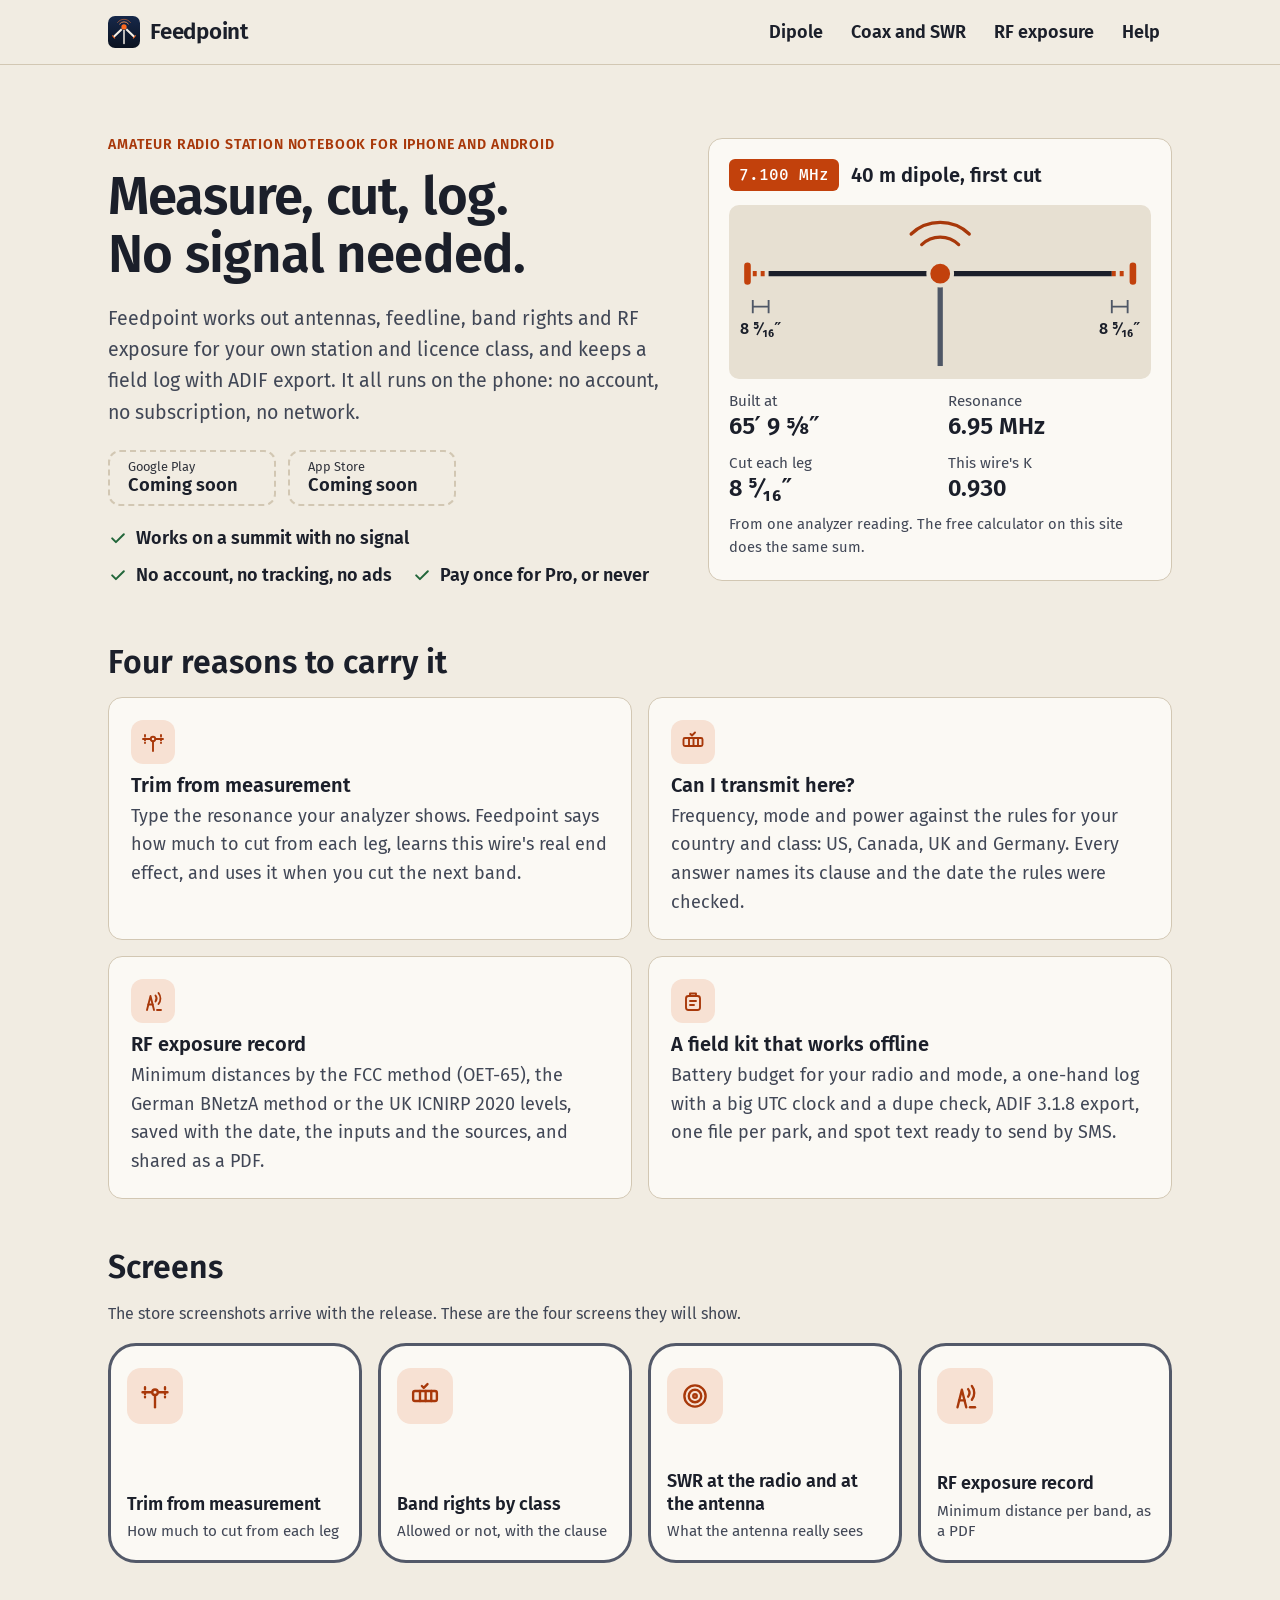
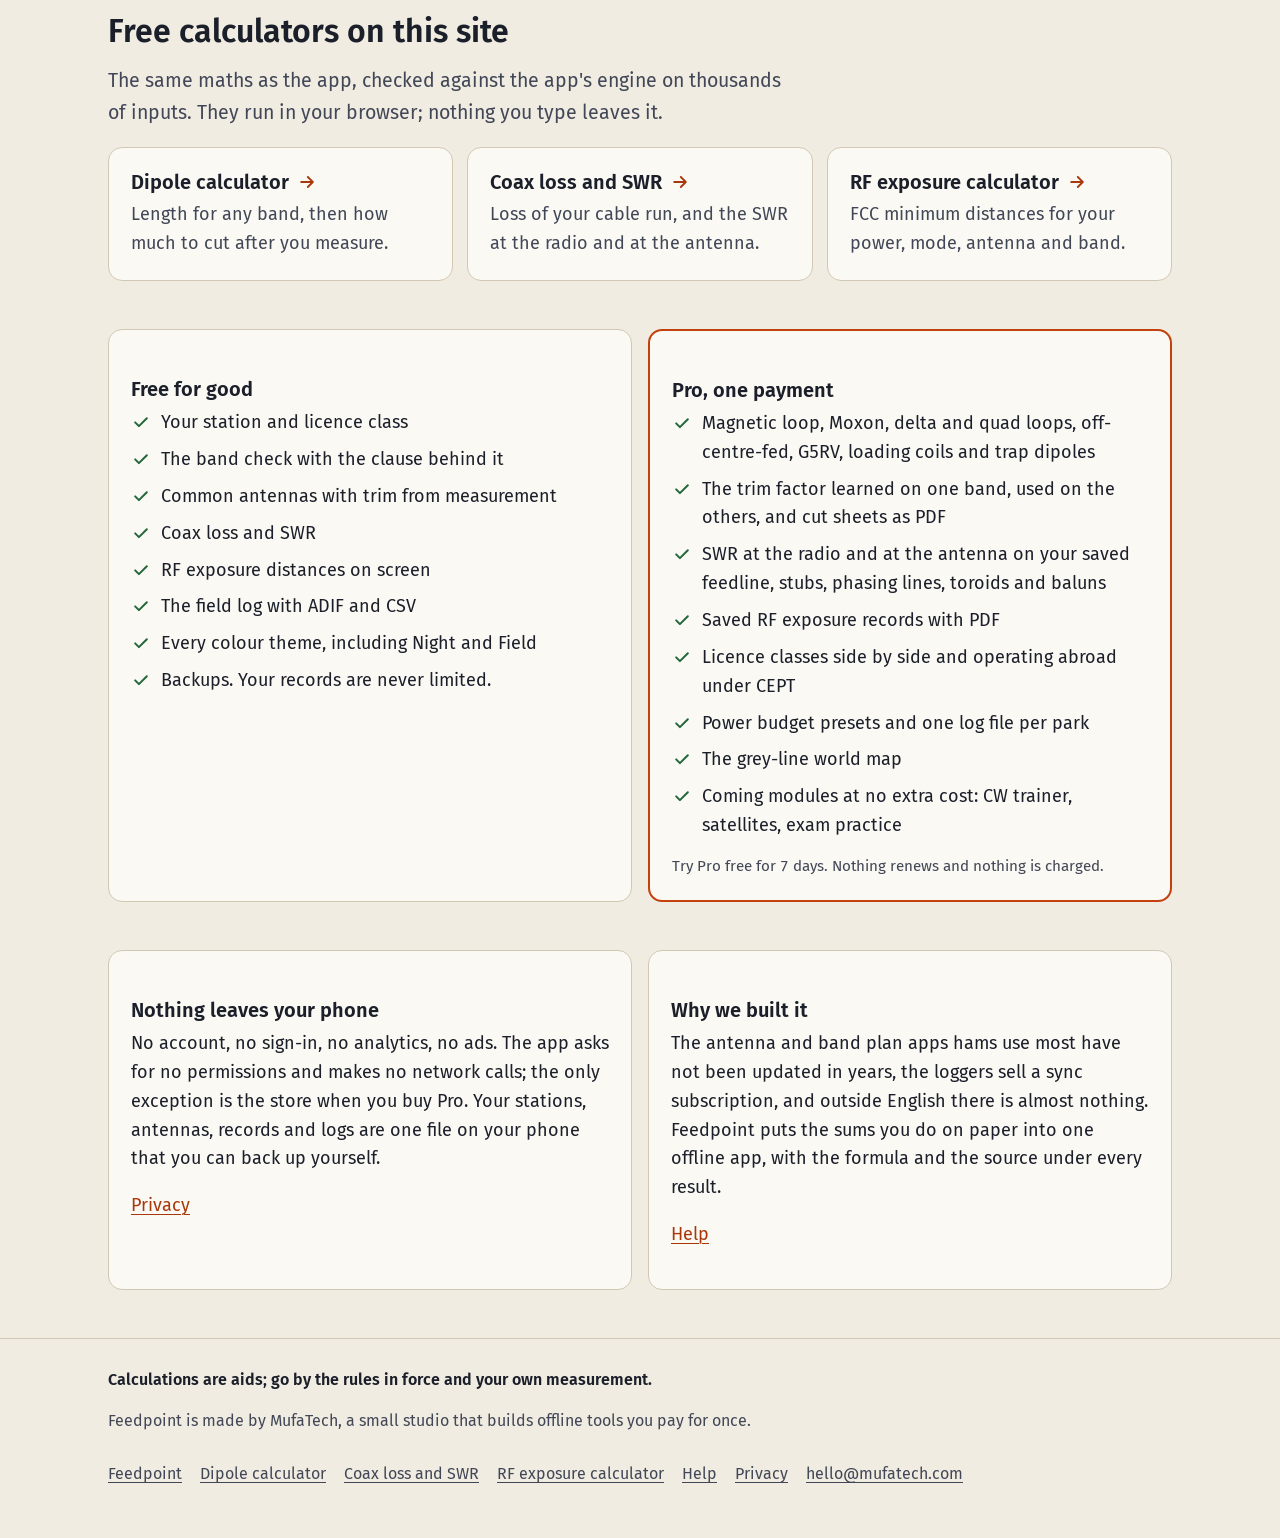
==== index.html @ 1a8c1820 "First site" ====
<!doctype html>
<html lang="en">
<head>
<meta charset="utf-8">
<meta name="viewport" content="width=device-width,initial-scale=1">
<meta http-equiv="Content-Security-Policy" content="default-src 'none'; script-src 'self'; style-src 'self'; img-src 'self'; font-src 'self'; connect-src 'none'; form-action 'none'; base-uri 'none'">
<meta name="referrer" content="no-referrer">
<title>Feedpoint: antenna, SWR and band plan app for hams</title>
<meta name="description" content="Dipole lengths with trim from measurement, coax loss and SWR, band rights for your licence class, RF exposure records and a field log. Offline.">
<meta name="color-scheme" content="light dark">
<meta name="theme-color" content="#F1ECE2" media="(prefers-color-scheme: light)">
<meta name="theme-color" content="#0B1220" media="(prefers-color-scheme: dark)">
<link rel="canonical" href="https://mufa-tech.github.io/feedpoint/">
<link rel="alternate" hreflang="en" href="https://mufa-tech.github.io/feedpoint/">
<link rel="alternate" hreflang="x-default" href="https://mufa-tech.github.io/feedpoint/">
<link rel="icon" href="./assets/icon.svg" type="image/svg+xml">
<link rel="icon" href="./assets/icon-32.png" sizes="32x32" type="image/png">
<link rel="apple-touch-icon" href="./assets/icon-180.png">
<link rel="preload" href="./assets/fonts/FiraSans-Regular.woff" as="font" type="font/woff" crossorigin>
<meta property="og:type" content="website">
<meta property="og:site_name" content="Feedpoint">
<meta property="og:title" content="Feedpoint: antenna, SWR and band plan app for hams">
<meta property="og:description" content="Dipole lengths with trim from measurement, coax loss and SWR, band rights for your licence class, RF exposure records and a field log. Offline.">
<meta property="og:url" content="https://mufa-tech.github.io/feedpoint/">
<meta property="og:image" content="https://mufa-tech.github.io/feedpoint/assets/og.png">
<meta property="og:image:width" content="1200">
<meta property="og:image:height" content="630">
<meta property="og:locale" content="en_US">

<meta name="twitter:card" content="summary_large_image">
<link rel="stylesheet" href="./assets/site.css">
</head>
<body>
<a class="skip" href="#main">Skip to content</a>
<header class="top"><div class="wrap">
<a class="brand" href="./"><img src="./assets/icon.svg" alt="" width="32" height="32">Feedpoint</a>
<nav class="main" aria-label="Main menu"><a href="./dipole-calculator/">Dipole</a><a href="./coax-loss-calculator/">Coax and SWR</a><a href="./rf-exposure-calculator/">RF exposure</a><a href="./support/">Help</a></nav>

</div></header>
<main id="main" tabindex="-1">
<div class="wrap">
<section class="hero" aria-labelledby="h1">
<div>
<p class="eyebrow">Amateur radio station notebook for iPhone and Android</p>
<h1 id="h1">Measure, cut, log. No signal needed.</h1>
<p class="lead">Feedpoint works out antennas, feedline, band rights and RF exposure for your own station and licence class, and keeps a field log with ADIF export. It all runs on the phone: no account, no subscription, no network.</p>
<div class="stores"><span class="store soon"><small>Google Play</small><b>Coming soon</b></span><span class="store soon"><small>App Store</small><b>Coming soon</b></span></div>
<ul class="promise"><li><svg viewBox="0 0 24 24" aria-hidden="true" fill="none" stroke="currentColor" stroke-width="2.4" stroke-linecap="round" stroke-linejoin="round"><path d="m5 12.5 4.5 4.5L19 7.5"/></svg>Works on a summit with no signal</li><li><svg viewBox="0 0 24 24" aria-hidden="true" fill="none" stroke="currentColor" stroke-width="2.4" stroke-linecap="round" stroke-linejoin="round"><path d="m5 12.5 4.5 4.5L19 7.5"/></svg>No account, no tracking, no ads</li><li><svg viewBox="0 0 24 24" aria-hidden="true" fill="none" stroke="currentColor" stroke-width="2.4" stroke-linecap="round" stroke-linejoin="round"><path d="m5 12.5 4.5 4.5L19 7.5"/></svg>Pay once for Pro, or never</li></ul>
</div>
<figure class="card specimen" aria-label="A trim card as the app shows it">
<div class="sp-head"><span class="sp-tag">7.100 MHz</span><span class="sp-name">40 m dipole, first cut</span></div>
<svg class="sp-draw" viewBox="0 0 320 132" role="img" aria-label="A dipole with the length to cut from each leg marked at both ends">
<path class="sp-wave" d="M146 30a20 20 0 0 1 28 0M138 22a32 32 0 0 1 44 0"/>
<path class="sp-wire" d="M30 52H151M169 52H290"/>
<path class="sp-cut" d="M18 52H30M290 52H302"/>
<path class="sp-ins" d="M14 46v12M306 46v12"/>
<path class="sp-coax" d="M160 60v62"/>
<circle class="sp-feed" cx="160" cy="52" r="9"/>
<path class="sp-dim" d="M18 72v10M30 72v10M18 77h12M290 72v10M302 72v10M290 77h12"/>
<text x="24" y="98" text-anchor="middle">8 ⁵⁄₁₆″</text><text x="296" y="98" text-anchor="middle">8 ⁵⁄₁₆″</text>
</svg>
<dl class="sp-nums">
<div><dt>Built at</dt><dd>65′ 9 ⅝″</dd></div>
<div><dt>Resonance</dt><dd>6.95 MHz</dd></div>
<div><dt>Cut each leg</dt><dd>8 ⁵⁄₁₆″</dd></div>
<div><dt>This wire's K</dt><dd>0.930</dd></div>
</dl>
<figcaption>From one analyzer reading. The free calculator on this site does the same sum.</figcaption>
</figure>
</section>
<h2 class="gap-top">Four reasons to carry it</h2>
<div class="features"><div class="card feature"><span class="ficon"><svg viewBox="0 0 24 24" aria-hidden="true" fill="none" stroke="currentColor" stroke-width="1.9" stroke-linecap="round" stroke-linejoin="round"><path d="M2 9h7m6 0h7"/><circle cx="12" cy="9" r="2.2"/><path d="M12 11.2V21"/><path d="M4 5v8M20 5v8" stroke-dasharray="1.6 2.2"/></svg></span><h3>Trim from measurement</h3><p>Type the resonance your analyzer shows. Feedpoint says how much to cut from each leg, learns this wire's real end effect, and uses it when you cut the next band.</p></div>
<div class="card feature"><span class="ficon"><svg viewBox="0 0 24 24" aria-hidden="true" fill="none" stroke="currentColor" stroke-width="1.9" stroke-linecap="round" stroke-linejoin="round"><rect x="2.5" y="8" width="19" height="8" rx="1.5"/><path d="M8 8v8M12.5 8v8M17 8v8"/><path d="m9.5 4 1.5 1.5L14 2.5"/></svg></span><h3>Can I transmit here?</h3><p>Frequency, mode and power against the rules for your country and class: US, Canada, UK and Germany. Every answer names its clause and the date the rules were checked.</p></div>
<div class="card feature"><span class="ficon"><svg viewBox="0 0 24 24" aria-hidden="true" fill="none" stroke="currentColor" stroke-width="1.9" stroke-linecap="round" stroke-linejoin="round"><path d="M6 21 9.5 7h0L13 21"/><path d="M7.3 15.5h4.4"/><path d="M14.5 6.5a5 5 0 0 1 0 6M17.5 4a9 9 0 0 1 0 11"/><path d="M20 21h-4"/></svg></span><h3>RF exposure record</h3><p>Minimum distances by the FCC method (OET-65), the German BNetzA method or the UK ICNIRP 2020 levels, saved with the date, the inputs and the sources, and shared as a PDF.</p></div>
<div class="card feature"><span class="ficon"><svg viewBox="0 0 24 24" aria-hidden="true" fill="none" stroke="currentColor" stroke-width="1.9" stroke-linecap="round" stroke-linejoin="round"><rect x="5" y="7" width="14" height="14" rx="2.5"/><path d="M9 7V4.5h6V7M9 12h6M9 16h4"/></svg></span><h3>A field kit that works offline</h3><p>Battery budget for your radio and mode, a one-hand log with a big UTC clock and a dupe check, ADIF 3.1.8 export, one file per park, and spot text ready to send by SMS.</p></div></div>
<section class="gap-top" aria-labelledby="screens-h">
<h2 id="screens-h">Screens</h2>
<p class="note">The store screenshots arrive with the release. These are the four screens they will show.</p>
<ul class="screens"><li class="phone"><span class="phone-icon"><svg viewBox="0 0 24 24" aria-hidden="true" fill="none" stroke="currentColor" stroke-width="1.9" stroke-linecap="round" stroke-linejoin="round"><path d="M2 9h7m6 0h7"/><circle cx="12" cy="9" r="2.2"/><path d="M12 11.2V21"/><path d="M4 5v8M20 5v8" stroke-dasharray="1.6 2.2"/></svg></span><b>Trim from measurement</b><span>How much to cut from each leg</span></li><li class="phone"><span class="phone-icon"><svg viewBox="0 0 24 24" aria-hidden="true" fill="none" stroke="currentColor" stroke-width="1.9" stroke-linecap="round" stroke-linejoin="round"><rect x="2.5" y="8" width="19" height="8" rx="1.5"/><path d="M8 8v8M12.5 8v8M17 8v8"/><path d="m9.5 4 1.5 1.5L14 2.5"/></svg></span><b>Band rights by class</b><span>Allowed or not, with the clause</span></li><li class="phone"><span class="phone-icon"><svg viewBox="0 0 24 24" aria-hidden="true" fill="none" stroke="currentColor" stroke-width="1.9" stroke-linecap="round" stroke-linejoin="round"><circle cx="12" cy="12" r="8.5"/><circle cx="12" cy="12" r="5"/><circle cx="12" cy="12" r="1.4"/></svg></span><b>SWR at the radio and at the antenna</b><span>What the antenna really sees</span></li><li class="phone"><span class="phone-icon"><svg viewBox="0 0 24 24" aria-hidden="true" fill="none" stroke="currentColor" stroke-width="1.9" stroke-linecap="round" stroke-linejoin="round"><path d="M6 21 9.5 7h0L13 21"/><path d="M7.3 15.5h4.4"/><path d="M14.5 6.5a5 5 0 0 1 0 6M17.5 4a9 9 0 0 1 0 11"/><path d="M20 21h-4"/></svg></span><b>RF exposure record</b><span>Minimum distance per band, as a PDF</span></li></ul>
</section>
<section class="gap-top" aria-labelledby="tools-h">
<h2 id="tools-h">Free calculators on this site</h2>
<p class="lead narrow">The same maths as the app, checked against the app's engine on thousands of inputs. They run in your browser; nothing you type leaves it.</p>
<ul class="calc-cards"><li><a class="card calc-card" href="./dipole-calculator/"><span class="cc-h">Dipole calculator<svg viewBox="0 0 24 24" aria-hidden="true" fill="none" stroke="currentColor" stroke-width="2.2" stroke-linecap="round" stroke-linejoin="round"><path d="M5 12h14m-6-6 6 6-6 6"/></svg></span><span class="cc-p">Length for any band, then how much to cut after you measure.</span></a></li><li><a class="card calc-card" href="./coax-loss-calculator/"><span class="cc-h">Coax loss and SWR<svg viewBox="0 0 24 24" aria-hidden="true" fill="none" stroke="currentColor" stroke-width="2.2" stroke-linecap="round" stroke-linejoin="round"><path d="M5 12h14m-6-6 6 6-6 6"/></svg></span><span class="cc-p">Loss of your cable run, and the SWR at the radio and at the antenna.</span></a></li><li><a class="card calc-card" href="./rf-exposure-calculator/"><span class="cc-h">RF exposure calculator<svg viewBox="0 0 24 24" aria-hidden="true" fill="none" stroke="currentColor" stroke-width="2.2" stroke-linecap="round" stroke-linejoin="round"><path d="M5 12h14m-6-6 6 6-6 6"/></svg></span><span class="cc-p">FCC minimum distances for your power, mode, antenna and band.</span></a></li></ul>
</section>
<div class="tiers gap-top">
<section class="card" aria-labelledby="free-h"><h2 id="free-h" class="h3">Free for good</h2><ul class="ticks"><li><svg viewBox="0 0 24 24" aria-hidden="true" fill="none" stroke="currentColor" stroke-width="2.4" stroke-linecap="round" stroke-linejoin="round"><path d="m5 12.5 4.5 4.5L19 7.5"/></svg>Your station and licence class</li><li><svg viewBox="0 0 24 24" aria-hidden="true" fill="none" stroke="currentColor" stroke-width="2.4" stroke-linecap="round" stroke-linejoin="round"><path d="m5 12.5 4.5 4.5L19 7.5"/></svg>The band check with the clause behind it</li><li><svg viewBox="0 0 24 24" aria-hidden="true" fill="none" stroke="currentColor" stroke-width="2.4" stroke-linecap="round" stroke-linejoin="round"><path d="m5 12.5 4.5 4.5L19 7.5"/></svg>Common antennas with trim from measurement</li><li><svg viewBox="0 0 24 24" aria-hidden="true" fill="none" stroke="currentColor" stroke-width="2.4" stroke-linecap="round" stroke-linejoin="round"><path d="m5 12.5 4.5 4.5L19 7.5"/></svg>Coax loss and SWR</li><li><svg viewBox="0 0 24 24" aria-hidden="true" fill="none" stroke="currentColor" stroke-width="2.4" stroke-linecap="round" stroke-linejoin="round"><path d="m5 12.5 4.5 4.5L19 7.5"/></svg>RF exposure distances on screen</li><li><svg viewBox="0 0 24 24" aria-hidden="true" fill="none" stroke="currentColor" stroke-width="2.4" stroke-linecap="round" stroke-linejoin="round"><path d="m5 12.5 4.5 4.5L19 7.5"/></svg>The field log with ADIF and CSV</li><li><svg viewBox="0 0 24 24" aria-hidden="true" fill="none" stroke="currentColor" stroke-width="2.4" stroke-linecap="round" stroke-linejoin="round"><path d="m5 12.5 4.5 4.5L19 7.5"/></svg>Every colour theme, including Night and Field</li><li><svg viewBox="0 0 24 24" aria-hidden="true" fill="none" stroke="currentColor" stroke-width="2.4" stroke-linecap="round" stroke-linejoin="round"><path d="m5 12.5 4.5 4.5L19 7.5"/></svg>Backups. Your records are never limited.</li></ul></section>
<section class="card pro" aria-labelledby="pro-h"><h2 id="pro-h" class="h3">Pro, one payment</h2><ul class="ticks"><li><svg viewBox="0 0 24 24" aria-hidden="true" fill="none" stroke="currentColor" stroke-width="2.4" stroke-linecap="round" stroke-linejoin="round"><path d="m5 12.5 4.5 4.5L19 7.5"/></svg>Magnetic loop, Moxon, delta and quad loops, off-centre-fed, G5RV, loading coils and trap dipoles</li><li><svg viewBox="0 0 24 24" aria-hidden="true" fill="none" stroke="currentColor" stroke-width="2.4" stroke-linecap="round" stroke-linejoin="round"><path d="m5 12.5 4.5 4.5L19 7.5"/></svg>The trim factor learned on one band, used on the others, and cut sheets as PDF</li><li><svg viewBox="0 0 24 24" aria-hidden="true" fill="none" stroke="currentColor" stroke-width="2.4" stroke-linecap="round" stroke-linejoin="round"><path d="m5 12.5 4.5 4.5L19 7.5"/></svg>SWR at the radio and at the antenna on your saved feedline, stubs, phasing lines, toroids and baluns</li><li><svg viewBox="0 0 24 24" aria-hidden="true" fill="none" stroke="currentColor" stroke-width="2.4" stroke-linecap="round" stroke-linejoin="round"><path d="m5 12.5 4.5 4.5L19 7.5"/></svg>Saved RF exposure records with PDF</li><li><svg viewBox="0 0 24 24" aria-hidden="true" fill="none" stroke="currentColor" stroke-width="2.4" stroke-linecap="round" stroke-linejoin="round"><path d="m5 12.5 4.5 4.5L19 7.5"/></svg>Licence classes side by side and operating abroad under CEPT</li><li><svg viewBox="0 0 24 24" aria-hidden="true" fill="none" stroke="currentColor" stroke-width="2.4" stroke-linecap="round" stroke-linejoin="round"><path d="m5 12.5 4.5 4.5L19 7.5"/></svg>Power budget presets and one log file per park</li><li><svg viewBox="0 0 24 24" aria-hidden="true" fill="none" stroke="currentColor" stroke-width="2.4" stroke-linecap="round" stroke-linejoin="round"><path d="m5 12.5 4.5 4.5L19 7.5"/></svg>The grey-line world map</li><li><svg viewBox="0 0 24 24" aria-hidden="true" fill="none" stroke="currentColor" stroke-width="2.4" stroke-linecap="round" stroke-linejoin="round"><path d="m5 12.5 4.5 4.5L19 7.5"/></svg>Coming modules at no extra cost: CW trainer, satellites, exam practice</li></ul><p class="small pro-note">Try Pro free for 7 days. Nothing renews and nothing is charged.</p></section>
</div>
<div class="split gap-top">
<section class="card" aria-labelledby="priv-h"><h2 id="priv-h" class="h3">Nothing leaves your phone</h2><p>No account, no sign-in, no analytics, no ads. The app asks for no permissions and makes no network calls; the only exception is the store when you buy Pro. Your stations, antennas, records and logs are one file on your phone that you can back up yourself.</p><p><a href="./privacy/">Privacy</a></p></section>
<section class="card" aria-labelledby="about-h"><h2 id="about-h" class="h3">Why we built it</h2><p>The antenna and band plan apps hams use most have not been updated in years, the loggers sell a sync subscription, and outside English there is almost nothing. Feedpoint puts the sums you do on paper into one offline app, with the formula and the source under every result.</p><p><a href="./support/">Help</a></p></section>
</div>
</div>

</main>
<footer><div class="wrap">
<p class="disclaimer">Calculations are aids; go by the rules in force and your own measurement.</p>
<p>Feedpoint is made by MufaTech, a small studio that builds offline tools you pay for once.</p>
<nav aria-label="Site"><a href="./">Feedpoint</a><a href="./dipole-calculator/">Dipole calculator</a><a href="./coax-loss-calculator/">Coax loss and SWR</a><a href="./rf-exposure-calculator/">RF exposure calculator</a><a href="./support/">Help</a><a href="./privacy/">Privacy</a><a href="mailto:hello@mufatech.com">hello@mufatech.com</a></nav>
</div></footer>

</body>
</html>
---- assets/site.css ----
/* Feedpoint site. Tokens from packages/design_system/lib/src/palette.dart: "QSL" by day (the card
   stock of a QSL card, ink, tower orange as the one accent, like the rubber stamp), "Waterfall" in
   dark mode (the deep navy of a night waterfall display, a softened orange that does not glare),
   "Field" for more contrast in light mode and "Contrast" in dark mode (every text pair ≥ 7:1). Fira
   Sans and Fira Mono (SIL OFL 1.1) as in the app, subset and self-hosted (tools/site/fonts.sh; the
   licence is beside them). No external requests. Status is never colour alone: icon + word + colour.
   Touch targets ≥ 48 px. Layout from Notchline tools/site/static/site.css (studio §12). */

@font-face { font-family: "Fira Sans"; src: url(fonts/FiraSans-Regular.woff) format("woff"); font-weight: 400; font-display: swap; }
@font-face { font-family: "Fira Sans"; src: url(fonts/FiraSans-SemiBold.woff) format("woff"); font-weight: 600 700; font-display: swap; }
@font-face { font-family: "Fira Mono"; src: url(fonts/FiraMono-Medium.woff) format("woff"); font-weight: 400 600; font-display: swap; }

:root{
  --bg:#F1ECE2;
  --surface:#FBF9F4;
  --surface2:#E7E0D2;
  --line:#D2C7B3;
  --text:#1B1F2A;
  --text2:#414756;
  --text3:#535969;
  --accent:#A8380A;
  --fill:#C2410C;
  --on-fill:#FFFFFF;
  --fill-soft:#F7E1D3;
  --wire:#1B1F2A;
  --dim:#4F5766;
  --ok:#22663A;
  --ok-soft:#DAEADC;
  --warn:#8A4F00;
  --warn-soft:#F4E4C9;
  --out:#AD2129;
  --out-soft:#F5DAD7;
  --info:#2E5479;
  --info-soft:#DCE5EE;
  --slate:#1E2430;
  --chalk:#F5F3EE;
  --line-w:1px;
  --radius:14px;
  --sans:"Fira Sans", system-ui, -apple-system, "Segoe UI", Roboto, sans-serif;
  --mono:"Fira Mono", ui-monospace, "SF Mono", Menlo, Consolas, monospace;
}
@media (prefers-color-scheme:dark){
  :root{
    --bg:#0B1220;
    --surface:#121B2D;
    --surface2:#1A2438;
    --line:#2B3751;
    --text:#E9EDF5;
    --text2:#BAC3D4;
    --text3:#9AA5BA;
    --accent:#FFA06C;
    --fill:#FF8C4F;
    --on-fill:#1C0B02;
    --fill-soft:#33221C;
    --wire:#E9EDF5;
    --dim:#A9B4C8;
    --ok:#82D49D;
    --ok-soft:#16291F;
    --warn:#F2B660;
    --warn-soft:#332814;
    --out:#F68E8E;
    --out-soft:#3A1D22;
    --info:#A0BBDC;
    --info-soft:#1B2840;
    --slate:#24314C;
    --chalk:#F2F4F8;
  }
}
@media (prefers-contrast:more){
  :root{
    --bg:#FFFFFF;
    --surface:#FFFFFF;
    --surface2:#F0F0F0;
    --line:#000000;
    --text:#000000;
    --text2:#111111;
    --text3:#1F1F1F;
    --accent:#8A2A00;
    --fill:#8A2A00;
    --on-fill:#FFFFFF;
    --fill-soft:#F8E6DC;
    --wire:#000000;
    --dim:#1F1F1F;
    --ok:#0F4D1E;
    --ok-soft:#E3F0E3;
    --warn:#5A3100;
    --warn-soft:#FAEDDA;
    --out:#7A0A12;
    --out-soft:#FAE4E4;
    --info:#10304F;
    --info-soft:#E5ECF2;
    --slate:#000000;
    --chalk:#FFFFFF;
    --line-w:2px;
  }
}
@media (prefers-contrast:more) and (prefers-color-scheme:dark){
  :root{
    --bg:#000000;
    --surface:#000000;
    --surface2:#151515;
    --line:#FFFFFF;
    --text:#FFFFFF;
    --text2:#F2F2F2;
    --text3:#E3E3E3;
    --accent:#FF9A52;
    --fill:#FF9A52;
    --on-fill:#000000;
    --fill-soft:#2E1E10;
    --wire:#FFFFFF;
    --dim:#E3E3E3;
    --ok:#9EF0B4;
    --ok-soft:#0E2615;
    --warn:#FFDA6B;
    --warn-soft:#2B2108;
    --out:#FFA8A8;
    --out-soft:#2E0E0E;
    --info:#BFD8FF;
    --info-soft:#0F1A2E;
    --slate:#1C1C1C;
    --chalk:#FFFFFF;
    --line-w:2px;
  }
}

*,*::before,*::after{box-sizing:border-box}
[hidden]{display:none!important}
html{-webkit-text-size-adjust:100%;text-size-adjust:100%}
body{margin:0;background:var(--bg);color:var(--text);overflow-wrap:break-word;font:400 1.125rem/1.6 var(--sans);font-variant-numeric:tabular-nums}
img,svg{max-width:100%;height:auto}
a{color:var(--accent);text-underline-offset:.18em;text-decoration-thickness:1px}
a:hover{text-decoration-thickness:2px}
:focus-visible{outline:3px solid var(--fill);outline-offset:2px;border-radius:4px}
h1,h2,h3,.h3{font-family:var(--sans);font-weight:600;line-height:1.1;hyphens:auto;overflow-wrap:break-word;color:var(--text);font-variant-numeric:lining-nums;text-wrap:balance}
h1{font-size:clamp(2.1rem,1.5rem + 2.8vw,3.3rem);margin:.2em 0 .35em;letter-spacing:-.015em}
h2{font-size:clamp(1.5rem,1.25rem + 1vw,2rem);margin:1.6em 0 .5em}
h3,.h3{font-size:1.25rem;margin:1.3em 0 .4em}
p{margin:0 0 1em}
ul,ol{padding-left:1.3em}
li{margin:.25em 0}
small,.small{font-size:.95rem}
code,.mono{font-family:var(--mono);background:var(--surface2);border-radius:6px;padding:0 .3em}
.eq{font-family:var(--mono);font-size:1.02rem;background:var(--surface);border:var(--line-w) solid var(--line);border-left:4px solid var(--fill);border-radius:8px;padding:10px 14px;overflow-x:auto}
.wrap{max-width:1120px;margin:0 auto;padding:0 16px}
@media (min-width:720px){.wrap{padding:0 28px}}
.sr{position:absolute;width:1px;height:1px;overflow:hidden;clip:rect(0 0 0 0);white-space:nowrap}
.skip{position:absolute;left:12px;top:-60px;background:var(--fill);color:var(--on-fill);padding:12px 16px;border-radius:10px;z-index:9;font-weight:700}
.skip:focus{top:12px}
main{display:block;padding-bottom:48px}
main:focus{outline:none}
.gap-top{margin-top:48px}
.narrow{max-width:62ch}
.lead{font-size:1.22rem;color:var(--text2);max-width:62ch}
.note{color:var(--text2);font-size:1rem}

/* header */
.top{background:var(--bg);border-bottom:var(--line-w) solid var(--line)}
.top .wrap{display:flex;align-items:center;gap:8px 18px;min-height:64px;flex-wrap:wrap}
.brand{display:inline-flex;align-items:center;gap:10px;font:600 1.4rem/1 var(--sans);letter-spacing:-.01em;color:var(--text);text-decoration:none;min-height:48px;margin-right:auto}
.brand img{width:32px;height:32px}
nav.main{display:flex;gap:4px;flex-wrap:wrap}
nav.main a{display:inline-flex;align-items:center;min-height:48px;padding:0 12px;border-radius:10px;color:var(--text);text-decoration:none;font-weight:600}
nav.main a:hover{background:var(--surface2)}
nav.main a[aria-current]{background:var(--fill-soft);box-shadow:inset 0 -3px 0 var(--fill)}
.langpick{position:relative}
.langpick summary{list-style:none;display:inline-flex;align-items:center;gap:6px;min-height:48px;min-width:48px;padding:0 12px;border-radius:10px;cursor:pointer;font-weight:700;color:var(--text)}
.langpick summary::-webkit-details-marker{display:none}
.langpick summary svg{width:20px;height:20px}
.langpick summary:hover{background:var(--surface2)}
.langpick nav{position:absolute;right:0;top:100%;z-index:5;background:var(--surface);border:var(--line-w) solid var(--line);border-radius:12px;padding:6px;min-width:210px;box-shadow:0 12px 32px rgb(0 0 0 / .18)}
.langpick nav a{display:flex;align-items:center;min-height:48px;padding:0 12px;border-radius:8px;color:var(--text);text-decoration:none}
.langpick nav a:hover{background:var(--surface2)}
.langpick nav a[aria-current]{font-weight:700;background:var(--fill-soft)}
@media (max-width:640px){nav.main{order:3;width:calc(100% + 24px);margin:0 -12px 6px;gap:2px}nav.main a{padding:0 10px}}

/* hero */
.hero{display:grid;gap:32px;align-items:center;padding:40px 0 8px}
@media (min-width:900px){.hero{grid-template-columns:1.1fr .9fr;padding-top:64px}}
.eyebrow{display:inline-block;font-weight:600;color:var(--accent);letter-spacing:.06em;text-transform:uppercase;font-size:.88rem;margin:0}
.promise{list-style:none;padding:0;display:flex;flex-wrap:wrap;gap:8px 20px;margin:18px 0 0}
.promise li{display:flex;align-items:center;gap:8px;font-weight:600;margin:0}
.promise svg,.ticks svg{width:20px;height:20px;flex:none;color:var(--ok)}

/* store badges */
.stores{display:flex;flex-wrap:wrap;gap:12px;margin:22px 0 4px}
.store{display:inline-flex;flex-direction:column;justify-content:center;min-height:56px;min-width:168px;padding:6px 18px;border-radius:12px;background:var(--slate);color:var(--chalk);text-decoration:none;line-height:1.15}
.store small{font-size:.8rem;opacity:.9}
.store b{font-size:1.15rem}
.store.soon{background:transparent;color:var(--text);border:2px dashed var(--line)}
@media (prefers-contrast:more){.store.soon{border-color:var(--text)}}

/* cards */
.card{background:var(--surface);border:var(--line-w) solid var(--line);border-radius:var(--radius);padding:22px}
.features{display:grid;gap:16px}
@media (min-width:700px){.features{grid-template-columns:repeat(2,1fr)}}
.feature h3{margin:.5em 0 .3em}
.feature p{margin:0;color:var(--text2)}
.ficon{display:inline-flex;width:44px;height:44px;border-radius:12px;background:var(--fill-soft);color:var(--accent);align-items:center;justify-content:center}
.ficon svg{width:24px;height:24px}
.tiers,.split{display:grid;gap:16px}
@media (min-width:800px){.tiers,.split{grid-template-columns:1fr 1fr}}
.ticks{list-style:none;padding:0;margin:0}
.ticks li{display:flex;gap:10px;align-items:flex-start;margin:.45em 0}
.ticks svg{margin-top:4px}
.pro{border-color:var(--fill);border-width:2px}
.pro-note{margin:14px 0 0;color:var(--text2)}

/* screens: phone frames, a placeholder until the store screenshots exist */
.screens{list-style:none;padding:0;margin:0;display:grid;gap:16px;grid-template-columns:repeat(2,1fr)}
@media (min-width:900px){.screens{grid-template-columns:repeat(4,1fr)}}
.phone{margin:0;display:flex;flex-direction:column;gap:6px;align-items:flex-start;padding:22px 16px 18px;border:3px solid var(--text3);border-radius:28px;background:var(--surface);min-height:220px}
.phone img{border-radius:18px;width:100%}
.phone-icon{display:inline-flex;width:56px;height:56px;border-radius:14px;background:var(--fill-soft);color:var(--accent);align-items:center;justify-content:center;margin-bottom:auto}
.phone-icon svg{width:30px;height:30px}
.phone b{font-weight:600;line-height:1.25;margin-top:18px}
.phone span:last-child{color:var(--text2);font-size:.95rem;line-height:1.35}

/* specimen: a trim card the way the app shows it */
.specimen{margin:0;padding:20px}
.sp-head{display:flex;flex-wrap:wrap;align-items:center;gap:8px 12px}
.sp-tag{background:var(--fill);color:var(--on-fill);font:600 1rem/1 var(--mono);padding:8px 10px;border-radius:6px}
.sp-name{font:600 1.25rem/1.2 var(--sans)}
.sp-draw{display:block;width:100%;margin:14px 0 6px;background:var(--surface2);border-radius:10px}
.sp-draw path,.sp-draw circle{fill:none}
.sp-draw .sp-wire{stroke:var(--wire);stroke-width:4;stroke-linecap:butt}
.sp-draw .sp-cut{stroke:var(--fill);stroke-width:4;stroke-dasharray:3 3}
.sp-draw .sp-ins{stroke:var(--fill);stroke-width:5;stroke-linecap:round}
.sp-draw .sp-coax{stroke:var(--dim);stroke-width:4}
.sp-draw .sp-feed{fill:var(--fill);stroke:var(--surface2);stroke-width:3}
.sp-draw .sp-wave{stroke:var(--accent);stroke-width:2.5;stroke-linecap:round}
.sp-draw .sp-dim{stroke:var(--dim);stroke-width:1.4}
.sp-draw text{font:600 12px var(--sans);fill:var(--text)}
.sp-nums{display:grid;grid-template-columns:repeat(2,1fr);gap:10px 16px;margin:10px 0}
.sp-nums div{margin:0}
.sp-nums dt{color:var(--text2);font-size:.95rem}
.sp-nums dd{margin:0;font:600 1.5rem/1.15 var(--sans);font-variant-numeric:lining-nums tabular-nums}
.specimen figcaption{color:var(--text2);font-size:.92rem;margin-top:6px}

/* page cards and next links */
.calc-cards{list-style:none;padding:0;margin:0;display:grid;gap:14px}
@media (min-width:800px){.calc-cards{grid-template-columns:repeat(3,1fr)}}
.calc-cards li{margin:0}
.calc-card{display:flex;flex-direction:column;gap:6px;height:100%;text-decoration:none;color:var(--text);min-height:48px}
.calc-card:hover{border-color:var(--fill)}
.cc-h{display:flex;align-items:center;gap:8px;font:600 1.25rem/1.2 var(--sans);color:var(--text)}
.cc-h svg{width:20px;height:20px;color:var(--accent);flex:none}
.cc-p{color:var(--text2)}
.next{margin:32px 0 0}
.next-h{font-weight:700;margin:0 0 6px}
.next ul{list-style:none;padding:0;margin:0;display:flex;flex-wrap:wrap;gap:8px}
.next li{margin:0}
.next a{display:inline-flex;align-items:center;gap:8px;min-height:48px;padding:0 16px;border-radius:999px;border:var(--line-w) solid var(--line);background:var(--surface);text-decoration:none;color:var(--text);font-weight:600}
.next a svg{width:18px;height:18px;color:var(--accent)}
.next a:hover{border-color:var(--fill)}
.crumb{margin:28px 0 0;color:var(--text2)}
.crumb a{display:inline-block;padding:12px 0;color:var(--text2)}
.also-in{display:flex;flex-wrap:wrap;align-items:center;gap:4px 14px;margin:40px 0 0;padding-top:16px;border-top:var(--line-w) solid var(--line);color:var(--text2)}
.also-in a{display:inline-flex;align-items:center;min-height:48px}

/* calculators */
.calc{display:grid;gap:20px;margin-top:20px}
.calc>*,.field-row>*{min-width:0}
@media (min-width:900px){.calc{grid-template-columns:1fr 1fr;align-items:start}.calc .results{position:sticky;top:16px}}
.panel{background:var(--surface);border:var(--line-w) solid var(--line);border-radius:var(--radius);padding:20px}
.field{margin:0 0 18px}
.field label,.field .label,legend{display:block;font-weight:600;margin:0 0 6px}
.field input,.field select{font:inherit;color:var(--text);background:var(--surface2);border:2px solid var(--text3);border-radius:10px;min-height:52px;padding:8px 12px;width:100%}
.field input{font-size:1.3rem;font-variant-numeric:tabular-nums slashed-zero}
.joined{display:flex;gap:8px;align-items:center}
.joined input{flex:1 1 auto;min-width:0}
.unit{flex:none;min-width:3.2em;font-weight:600;color:var(--text2)}
.field input[aria-invalid]{border-color:var(--out)}
.hint{display:block;color:var(--text2);font-size:.98rem;margin-top:4px}
.hint.wide{grid-column:1/-1;margin:-8px 0 16px}
.err{display:block;color:var(--out);font-weight:600;margin-top:4px}
.err::before{content:"✕ ";font-weight:700}
.field-row{display:grid;gap:0 14px}
@media (min-width:520px){.field-row.two{grid-template-columns:1fr 1fr}}
fieldset.choice{border:0;padding:0;margin:0 0 18px;min-width:0}
fieldset.sub{border:0;border-top:var(--line-w) solid var(--line);padding:14px 0 0;margin:8px 0 0;min-width:0}
fieldset.sub legend{font-size:1.15rem;padding:0 8px 0 0}
.pills{display:flex;flex-wrap:wrap;gap:8px}
.pill{position:relative;display:inline-flex}
.pill input{position:absolute;opacity:0;inset:0;width:100%;height:100%;margin:0;cursor:pointer}
.pill span{display:inline-flex;align-items:center;min-height:48px;padding:0 16px;border-radius:999px;border:2px solid var(--line);background:var(--surface2);font-weight:600}
.pill input:checked+span{background:var(--fill);border-color:var(--fill);color:var(--on-fill)}
.pill input:checked+span::before{content:"✓";margin-right:6px}
.pill input:focus-visible+span{outline:3px solid var(--accent);outline-offset:2px}
.check{display:flex;align-items:center;gap:12px;min-height:48px;margin:0 0 14px;font-weight:600;cursor:pointer}
.check input{width:26px;height:26px;accent-color:var(--fill);margin:0}
.opts{display:flex;flex-wrap:wrap;gap:8px;margin:0}
.opts button{font:inherit;font-weight:600;min-height:48px;min-width:48px;padding:0 14px;border-radius:999px;border:2px solid var(--line);background:var(--surface2);color:var(--text);cursor:pointer;font-variant-numeric:tabular-nums}
.opts button:hover{border-color:var(--fill)}
.opts button[aria-pressed="true"]{background:var(--fill);border-color:var(--fill);color:var(--on-fill)}
.field select{font-size:1.05rem}
details.more{border-top:var(--line-w) solid var(--line);padding-top:4px;margin-top:4px}
details.more summary,details.faq summary{cursor:pointer;min-height:48px;display:flex;align-items:center;font-weight:600;color:var(--accent)}
details.more[open] summary{margin-bottom:10px}

/* results */
.res-card{min-height:120px}
.res-card section+section{margin-top:22px;padding-top:18px;border-top:var(--line-w) solid var(--line)}
.res-card h3{margin-top:0;font:600 .95rem/1.3 var(--sans);text-transform:uppercase;letter-spacing:.06em;color:var(--text2)}
.res-card .big{font:600 clamp(2.2rem,1.7rem + 2vw,3rem)/1.05 var(--sans);letter-spacing:-.02em;margin:.1em 0 .2em;font-variant-numeric:lining-nums tabular-nums slashed-zero}
.res-card .alt{color:var(--text2);font-weight:600;margin:0 0 10px}
.res-what{color:var(--text2)}
.kv{list-style:none;padding:0;margin:8px 0 14px}
.kv li{display:flex;justify-content:space-between;gap:16px;padding:10px 0;margin:0;border-bottom:var(--line-w) solid var(--line)}
.kv li span{color:var(--text2)}
.kv li b{text-align:right;font-weight:600;font-variant-numeric:tabular-nums slashed-zero}
.pair{display:grid;grid-template-columns:1fr 1fr;gap:12px;margin:8px 0}
.pair div{background:var(--surface2);border-radius:10px;padding:12px}
.pair span{display:block;color:var(--text2);font-size:.95rem}
.pair b{display:block;font:600 1.7rem/1.15 var(--sans);font-variant-numeric:lining-nums tabular-nums}
.tier{border:var(--line-w) solid var(--line);border-radius:12px;padding:14px 16px;margin:12px 0}
.tier h4{margin:0;font-size:1.1rem}
.tier .who{margin:0;color:var(--text2);font-size:.95rem}
.flag{display:flex;gap:10px;align-items:flex-start;padding:12px 14px;border-radius:10px;margin:10px 0}
.flag svg{width:22px;height:22px;flex:none;margin-top:2px}
.flag p{margin:0}
.flag-word{display:block;font-weight:700}
.flag.warn{background:var(--warn-soft);color:var(--text)}
.flag.warn svg,.flag.warn .flag-word{color:var(--warn)}
.flag.stop{background:var(--out-soft);color:var(--text)}
.flag.stop svg,.flag.stop .flag-word{color:var(--out)}
.flag.info{background:var(--info-soft);color:var(--text)}
.flag.info svg,.flag.info .flag-word{color:var(--info)}
.flag.good{background:var(--ok-soft);color:var(--text)}
.flag.good svg,.flag.good .flag-word{color:var(--ok)}
.how{border-left:3px solid var(--fill);padding:4px 0 4px 14px;margin:16px 0 8px;font-size:.98rem}
.how p.how-h{font:600 .98rem/1.4 var(--sans);color:var(--text);margin-bottom:4px}
.how p{margin:0 0 .4em;color:var(--text2);font-family:var(--mono);font-size:.92rem;overflow-wrap:anywhere}
.how a{font-family:var(--sans)}

/* prose pages */
.prose{max-width:780px}
.wrap.prose{margin-top:24px}
.prose h1{margin-top:.4em}
.updated{color:var(--text2);font-size:1rem}
.callout{background:var(--fill-soft);border-radius:12px;padding:14px 18px;color:var(--text)}
.callout p{margin:0}
.toc{background:var(--surface);border:var(--line-w) solid var(--line);border-radius:12px;padding:14px 18px;margin:20px 0}
.toc-h{font-weight:700;margin:0 0 4px}
.toc ol{margin:0}
.toc a{display:inline-block;padding:8px 0}
.sources{font-size:1rem;color:var(--text2)}
.sources li{margin:.5em 0}
.sources li:target{background:var(--fill-soft);border-radius:6px}
.faq{background:var(--surface);border:var(--line-w) solid var(--line);border-radius:12px;padding:4px 18px;margin:10px 0}
.faq[open]{padding-bottom:12px}
.app-note{margin-top:32px}
.app-note h2{margin-top:0}
.link-list{list-style:none;padding:0}
.link-list a{display:inline-flex;align-items:center;min-height:48px}
.table-wrap{overflow-x:auto;border:var(--line-w) solid var(--line);border-radius:12px;background:var(--surface);margin:12px 0 20px}
.num-table{border-collapse:collapse;width:100%;font-variant-numeric:tabular-nums slashed-zero;font-size:1rem}
.table-cap{font-weight:700;margin:20px 0 6px}
.table-cap+.table-wrap{margin-top:0}
.num-table th,.num-table td{padding:8px 12px;text-align:right;border-bottom:var(--line-w) solid var(--line);white-space:nowrap}
.num-table thead th{background:var(--surface2);font-weight:600;white-space:normal;vertical-align:bottom;min-width:5.5em}
.num-table th:first-child,.num-table td:first-child,.num-table .l{text-align:left;white-space:normal;min-width:7em}
.num-table tbody tr:nth-child(even)>*{background:var(--surface2)}
.table-wrap+.note{margin-top:-12px}

/* footer */
footer{border-top:var(--line-w) solid var(--line);padding:28px 0 40px;color:var(--text2);font-size:1rem}
footer .disclaimer{font-weight:700;color:var(--text)}
footer nav{display:flex;flex-wrap:wrap;gap:0 18px}
footer nav a{display:inline-flex;align-items:center;min-height:48px;color:var(--text2)}

@media (prefers-reduced-motion:reduce){*{transition:none!important;animation:none!important;scroll-behavior:auto!important}}
@media print{
  .top,footer,.calc .panel,.next,.app-note,.also-in,.crumb,.skip{display:none}
  body{background:#fff;color:#000;font-size:11pt}
  .table-wrap{border:0;overflow:visible}
}
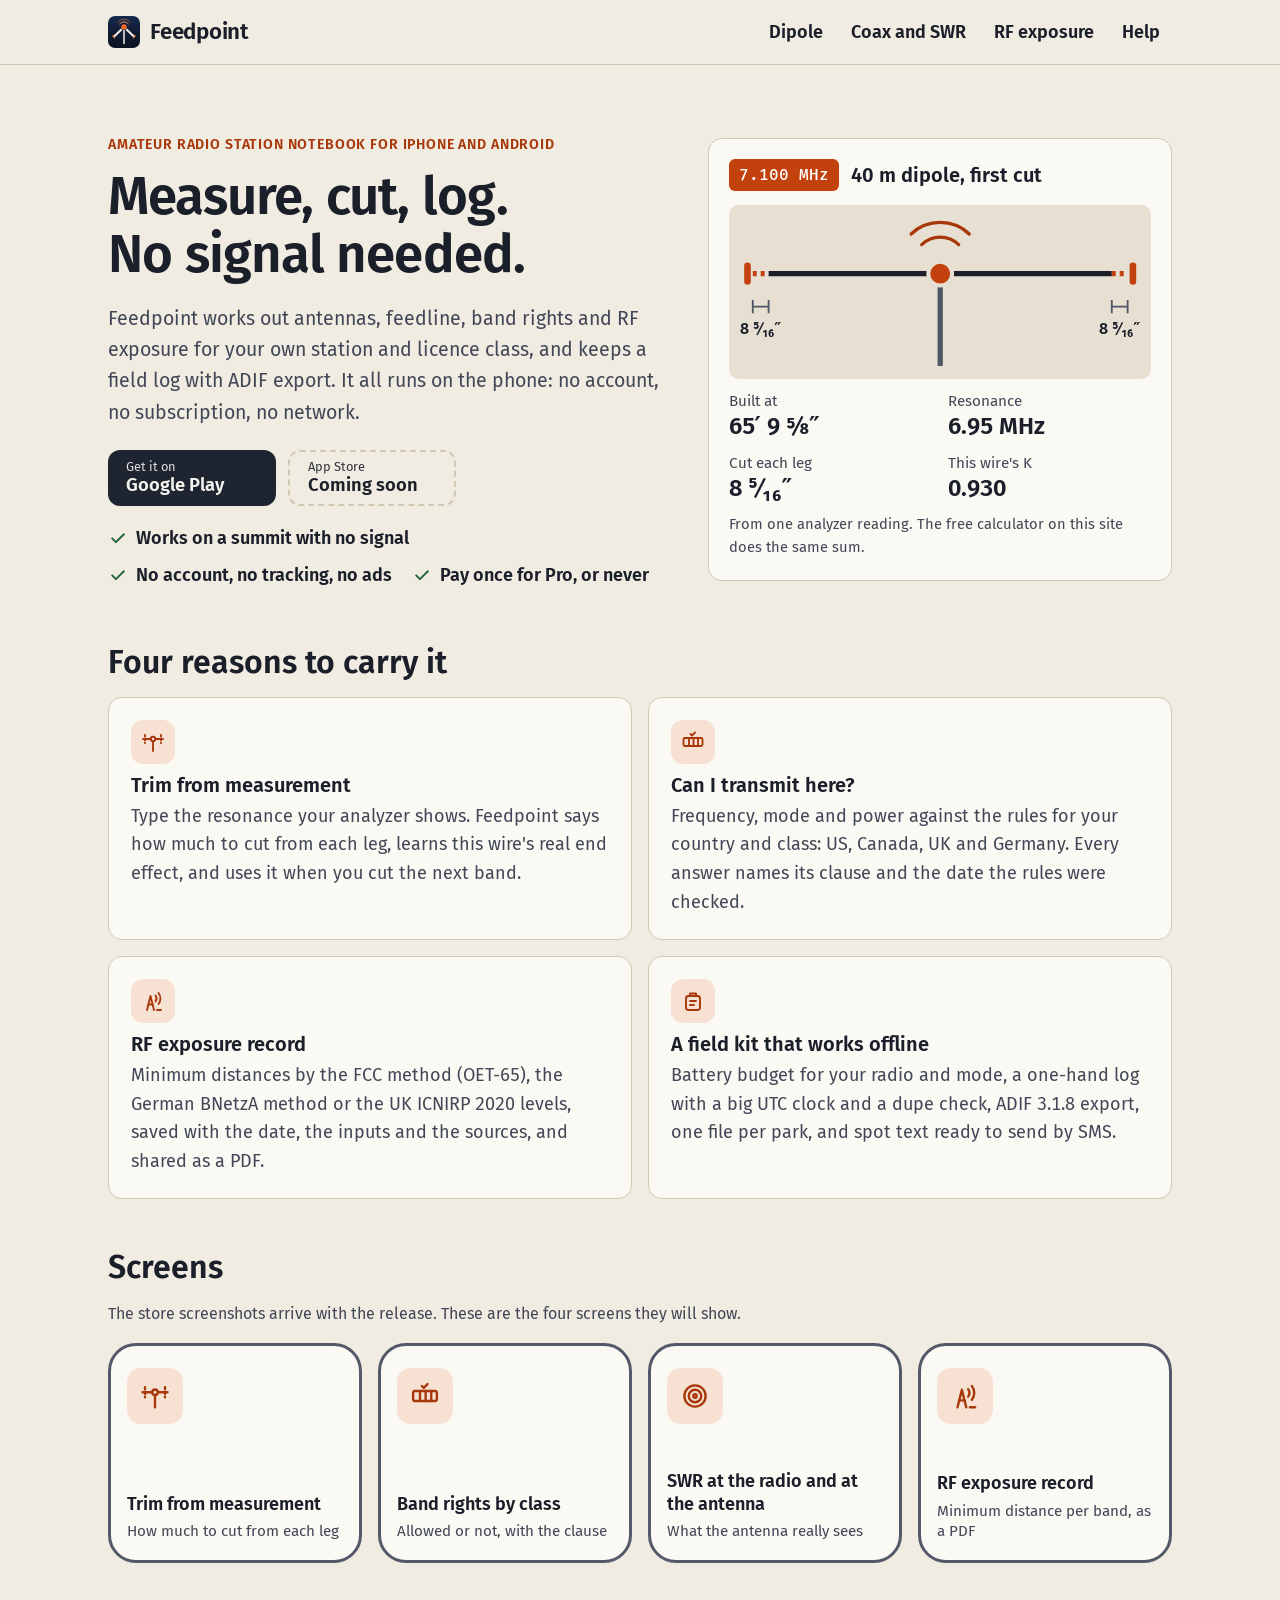
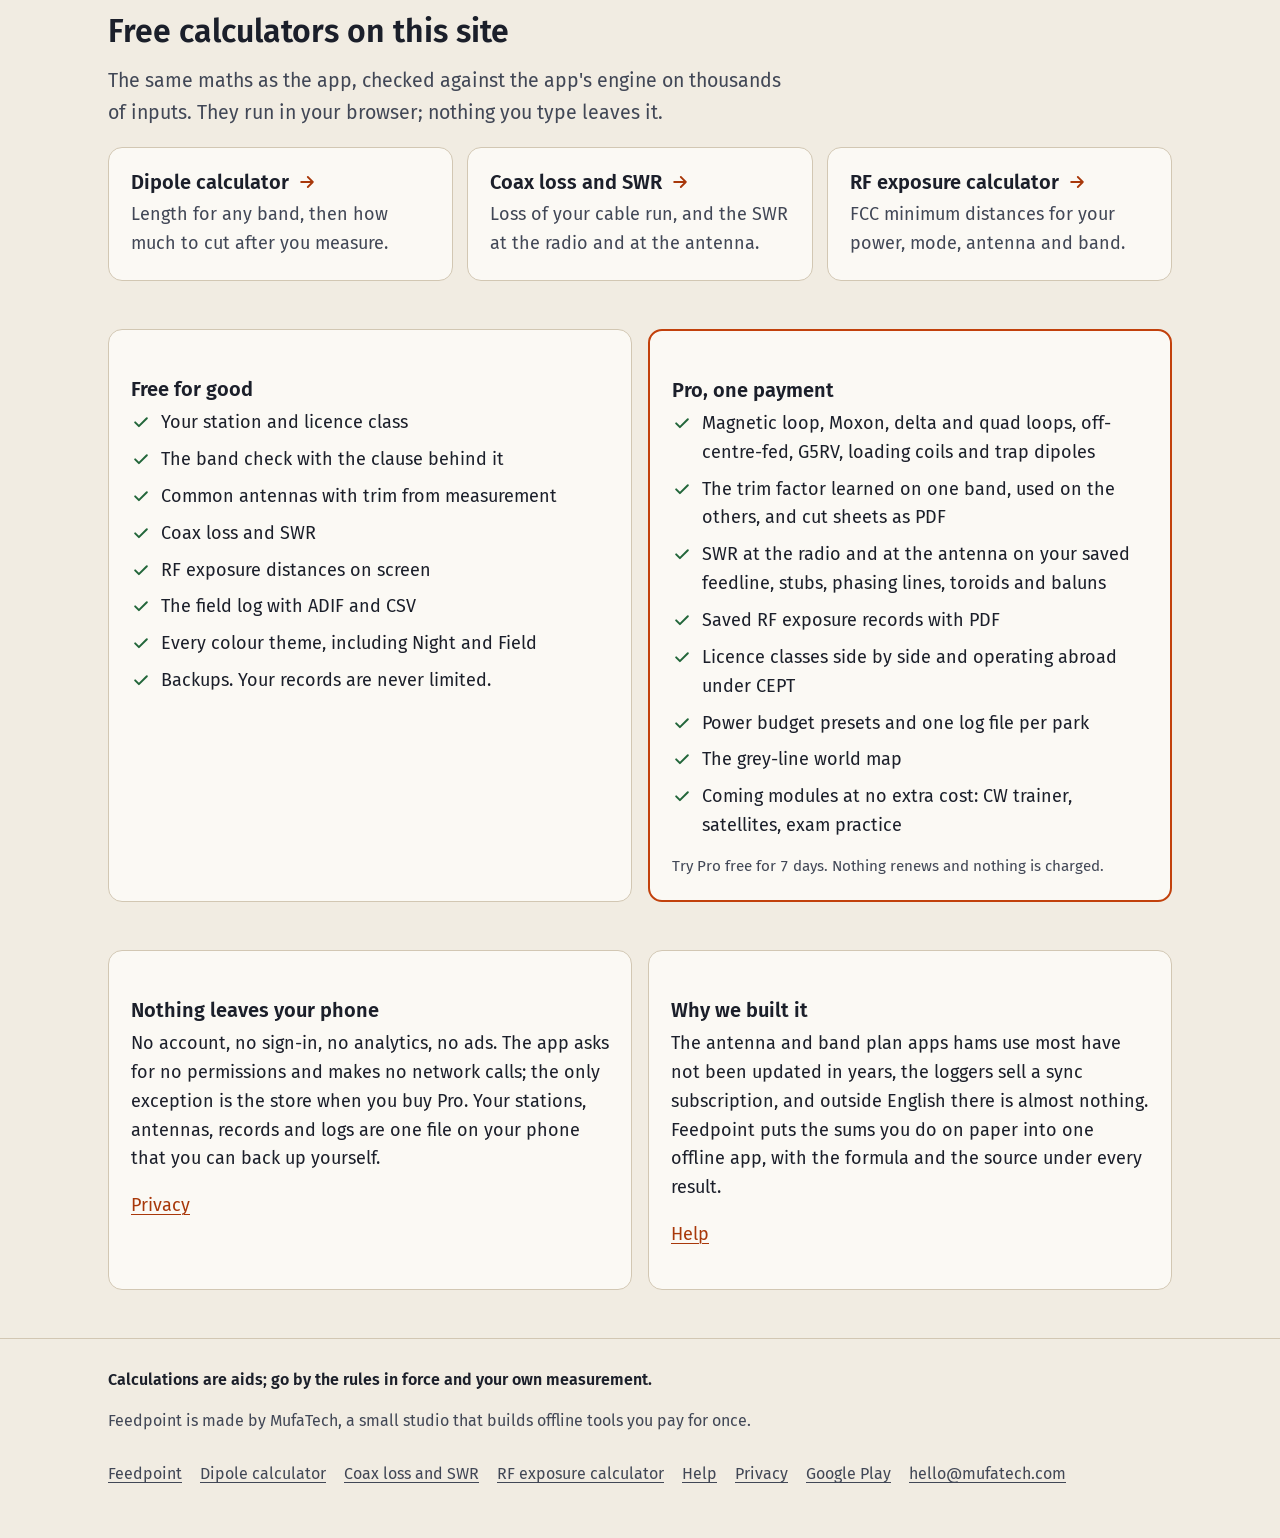
==== commit a059bfaa: "Play badge on (live 2026-11-05)" ====
--- a/index.html
+++ b/index.html
@@ -44,7 +44,7 @@
 <p class="eyebrow">Amateur radio station notebook for iPhone and Android</p>
 <h1 id="h1">Measure, cut, log. No signal needed.</h1>
 <p class="lead">Feedpoint works out antennas, feedline, band rights and RF exposure for your own station and licence class, and keeps a field log with ADIF export. It all runs on the phone: no account, no subscription, no network.</p>
-<div class="stores"><span class="store soon"><small>Google Play</small><b>Coming soon</b></span><span class="store soon"><small>App Store</small><b>Coming soon</b></span></div>
+<div class="stores"><a class="store" href="https://play.google.com/store/apps/details?id=com.mufatech.feedpoint&amp;referrer=utm_source%3Dsite%26utm_medium%3Dindex%26utm_campaign%3Den"><small>Get it on</small><b>Google Play</b></a><span class="store soon"><small>App Store</small><b>Coming soon</b></span></div>
 <ul class="promise"><li><svg viewBox="0 0 24 24" aria-hidden="true" fill="none" stroke="currentColor" stroke-width="2.4" stroke-linecap="round" stroke-linejoin="round"><path d="m5 12.5 4.5 4.5L19 7.5"/></svg>Works on a summit with no signal</li><li><svg viewBox="0 0 24 24" aria-hidden="true" fill="none" stroke="currentColor" stroke-width="2.4" stroke-linecap="round" stroke-linejoin="round"><path d="m5 12.5 4.5 4.5L19 7.5"/></svg>No account, no tracking, no ads</li><li><svg viewBox="0 0 24 24" aria-hidden="true" fill="none" stroke="currentColor" stroke-width="2.4" stroke-linecap="round" stroke-linejoin="round"><path d="m5 12.5 4.5 4.5L19 7.5"/></svg>Pay once for Pro, or never</li></ul>
 </div>
 <figure class="card specimen" aria-label="A trim card as the app shows it">
@@ -97,7 +97,7 @@
 <footer><div class="wrap">
 <p class="disclaimer">Calculations are aids; go by the rules in force and your own measurement.</p>
 <p>Feedpoint is made by MufaTech, a small studio that builds offline tools you pay for once.</p>
-<nav aria-label="Site"><a href="./">Feedpoint</a><a href="./dipole-calculator/">Dipole calculator</a><a href="./coax-loss-calculator/">Coax loss and SWR</a><a href="./rf-exposure-calculator/">RF exposure calculator</a><a href="./support/">Help</a><a href="./privacy/">Privacy</a><a href="mailto:hello@mufatech.com">hello@mufatech.com</a></nav>
+<nav aria-label="Site"><a href="./">Feedpoint</a><a href="./dipole-calculator/">Dipole calculator</a><a href="./coax-loss-calculator/">Coax loss and SWR</a><a href="./rf-exposure-calculator/">RF exposure calculator</a><a href="./support/">Help</a><a href="./privacy/">Privacy</a><a href="https://play.google.com/store/apps/details?id=com.mufatech.feedpoint&amp;referrer=utm_source%3Dsite%26utm_medium%3Dfooter%26utm_campaign%3Den">Google Play</a><a href="mailto:hello@mufatech.com">hello@mufatech.com</a></nav>
 </div></footer>
 
 </body>
